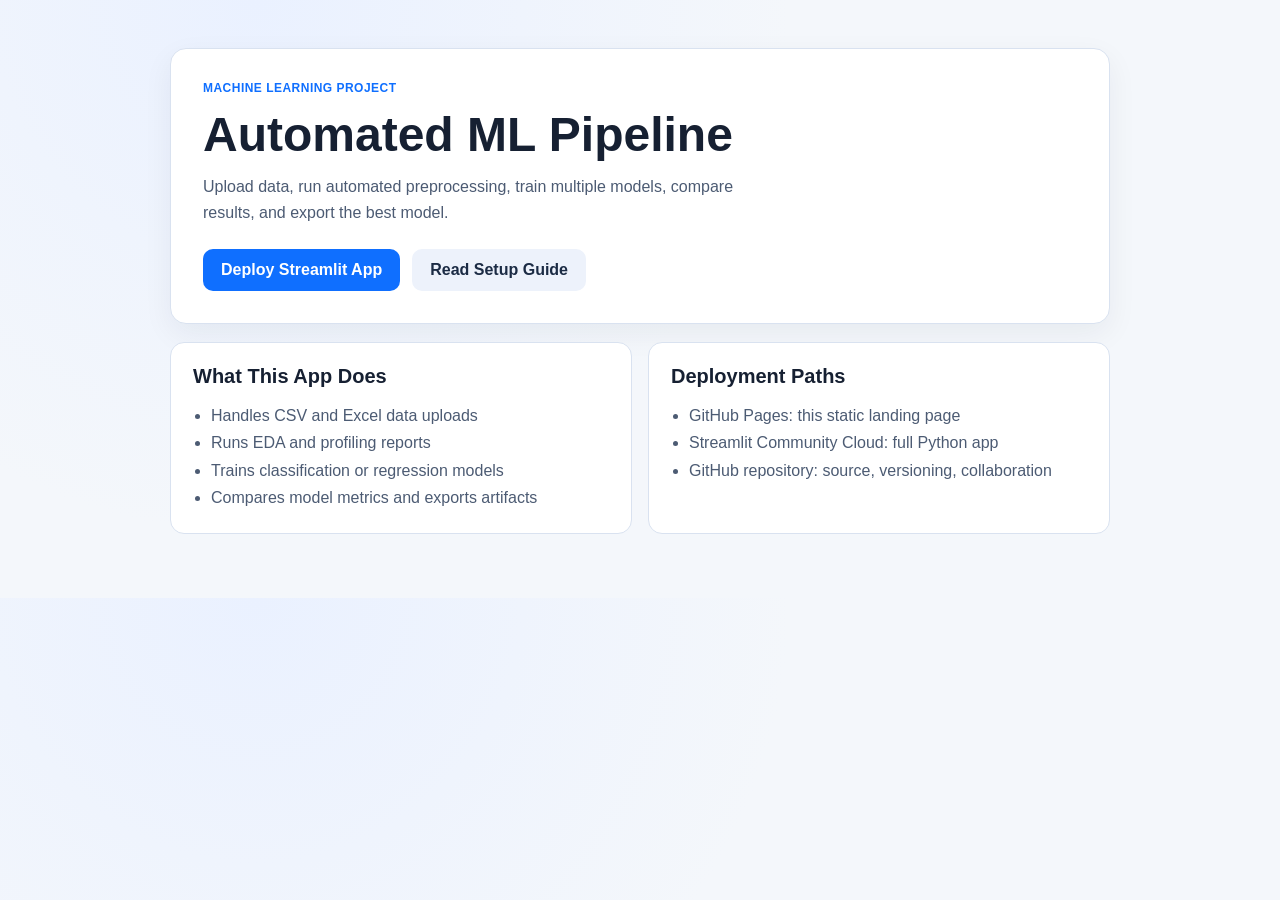
==== index.html @ 58d6593a "Initial clean deployment" ====
<!DOCTYPE html>
<html lang="en">
<head>
  <meta charset="UTF-8">
  <meta name="viewport" content="width=device-width, initial-scale=1.0">
  <title>Automated ML Pipeline</title>
  <meta name="description" content="Automated ML Pipeline project homepage with links to app and source code.">
  <link rel="stylesheet" href="styles/styles.css">
</head>
<body>
  <main class="container">
    <section class="hero">
      <p class="eyebrow">Machine Learning Project</p>
      <h1>Automated ML Pipeline</h1>
      <p class="subtitle">
        Upload data, run automated preprocessing, train multiple models,
        compare results, and export the best model.
      </p>
      <div class="actions">
        <a class="btn primary" href="https://share.streamlit.io/" target="_blank" rel="noopener noreferrer">
          Deploy Streamlit App
        </a>
        <a class="btn secondary" href="./README.md">
          Read Setup Guide
        </a>
      </div>
    </section>

    <section class="grid">
      <article class="card">
        <h2>What This App Does</h2>
        <ul>
          <li>Handles CSV and Excel data uploads</li>
          <li>Runs EDA and profiling reports</li>
          <li>Trains classification or regression models</li>
          <li>Compares model metrics and exports artifacts</li>
        </ul>
      </article>

      <article class="card">
        <h2>Deployment Paths</h2>
        <ul>
          <li>GitHub Pages: this static landing page</li>
          <li>Streamlit Community Cloud: full Python app</li>
          <li>GitHub repository: source, versioning, collaboration</li>
        </ul>
      </article>
    </section>
  </main>
  <script src="scripts/main.js"></script>
</body>
</html>
---- styles/styles.css ----
:root{--bg:#f4f7fb;--panel:#ffffff;--text:#162032;--muted:#4c5b73;--primary:#0f6fff;--primary-hover:#0b59cc;--border:#d9e2f0;}*{box-sizing:border-box;}body{margin:0;font-family:"Segoe UI",Tahoma,Geneva,Verdana,sans-serif;color:var(--text);background:radial-gradient(circle at 20% 0%,#eaf1ff 0%,var(--bg) 45%);}.container{max-width:980px;margin:0 auto;padding:48px 20px 64px;}.hero{background:var(--panel);border:1px solid var(--border);border-radius:16px;padding:32px;box-shadow:0 10px 30px rgba(22,32,50,0.06);}.eyebrow{margin:0 0 12px;color:var(--primary);font-weight:700;letter-spacing:0.04em;text-transform:uppercase;font-size:12px;}h1{margin:0 0 12px;font-size:clamp(30px,5vw,48px);}.subtitle{margin:0;color:var(--muted);line-height:1.6;max-width:60ch;}.actions{display:flex;flex-wrap:wrap;gap:12px;margin-top:24px;}.btn{text-decoration:none;border-radius:10px;padding:12px 18px;font-weight:600;transition:0.2s ease;display:inline-block;}.btn.primary{background:var(--primary);color:#fff;}.btn.primary:hover{background:var(--primary-hover);}.btn.secondary{background:#edf2fb;color:#1b2b44;}.btn.secondary:hover{background:#dfe9f9;}.grid{display:grid;grid-template-columns:repeat(auto-fit,minmax(280px,1fr));gap:16px;margin-top:18px;}.card{background:var(--panel);border:1px solid var(--border);border-radius:14px;padding:22px;}.card h2{margin:0 0 14px;font-size:20px;}.card ul{margin:0;padding-left:18px;color:var(--muted);line-height:1.7;}
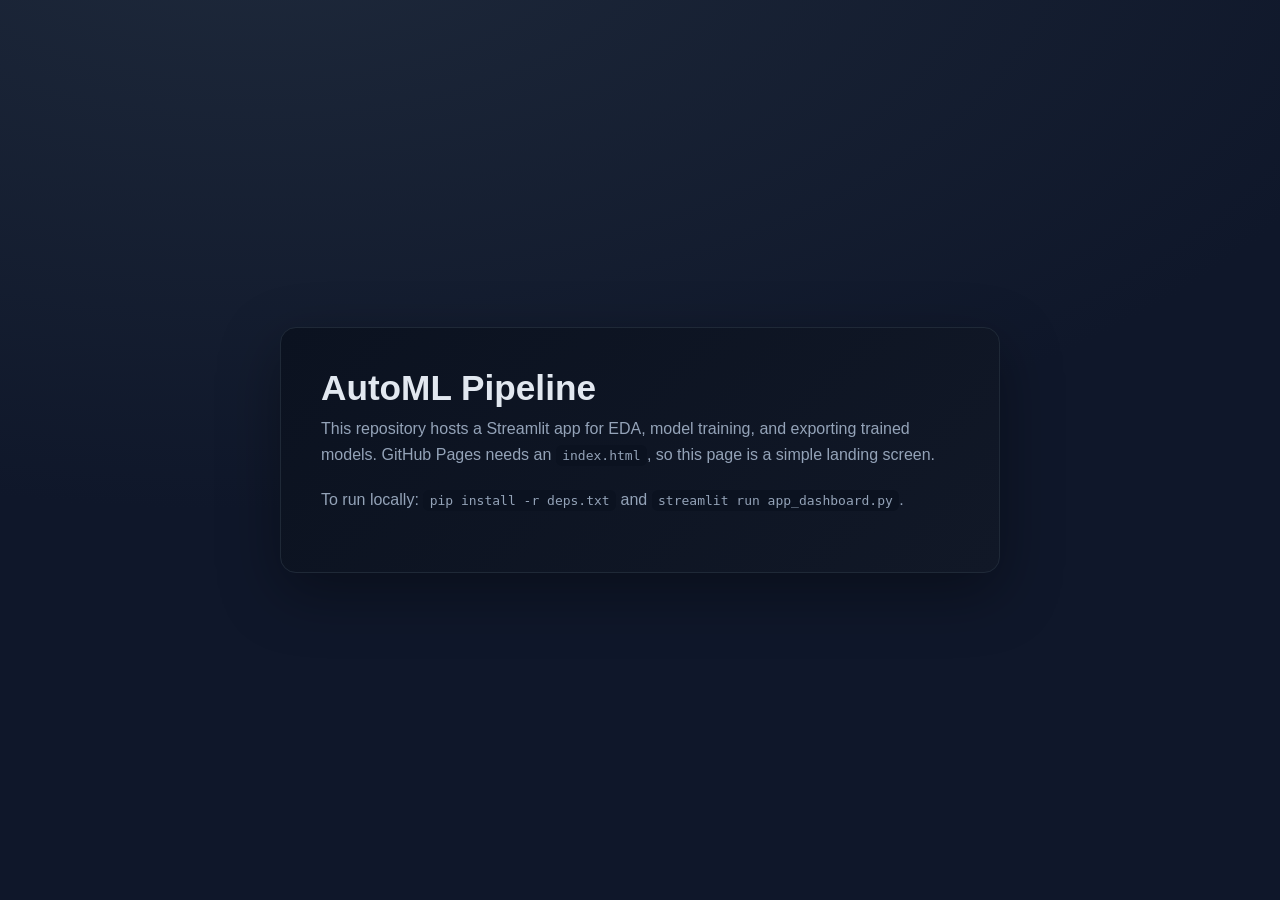
==== commit f5e7cfa1: "Add index.html for GitHub Pages" ====
--- a/index.html
+++ b/index.html
@@ -1,52 +1,55 @@
-<!DOCTYPE html>
+<!doctype html>
 <html lang="en">
 <head>
-  <meta charset="UTF-8">
-  <meta name="viewport" content="width=device-width, initial-scale=1.0">
-  <title>Automated ML Pipeline</title>
-  <meta name="description" content="Automated ML Pipeline project homepage with links to app and source code.">
-  <link rel="stylesheet" href="styles/styles.css">
+  <meta charset="utf-8" />
+  <meta name="viewport" content="width=device-width, initial-scale=1" />
+  <title>AutoML Pipeline</title>
+  <style>
+    :root {
+      --bg: #0f172a;
+      --fg: #e2e8f0;
+      --accent: #38bdf8;
+      --muted: #94a3b8;
+      --card: #111827;
+    }
+    * { box-sizing: border-box; }
+    body {
+      margin: 0;
+      font-family: "Segoe UI", Tahoma, Geneva, Verdana, sans-serif;
+      background: radial-gradient(1200px 600px at 20% -10%, #1e293b, var(--bg));
+      color: var(--fg);
+      min-height: 100vh;
+      display: grid;
+      place-items: center;
+      padding: 2rem;
+    }
+    .card {
+      max-width: 720px;
+      background: linear-gradient(135deg, #0b1220, var(--card));
+      border: 1px solid #1f2937;
+      border-radius: 16px;
+      padding: 2.5rem;
+      box-shadow: 0 20px 60px rgba(0,0,0,0.35);
+    }
+    h1 { margin: 0 0 0.5rem; font-size: 2.2rem; }
+    p { margin: 0.5rem 0 1.2rem; color: var(--muted); line-height: 1.6; }
+    .cta {
+      display: inline-block;
+      padding: 0.75rem 1.25rem;
+      background: var(--accent);
+      color: #0b1220;
+      border-radius: 10px;
+      text-decoration: none;
+      font-weight: 600;
+    }
+    code { background: #0b1220; padding: 0.2rem 0.4rem; border-radius: 6px; }
+  </style>
 </head>
 <body>
-  <main class="container">
-    <section class="hero">
-      <p class="eyebrow">Machine Learning Project</p>
-      <h1>Automated ML Pipeline</h1>
-      <p class="subtitle">
-        Upload data, run automated preprocessing, train multiple models,
-        compare results, and export the best model.
-      </p>
-      <div class="actions">
-        <a class="btn primary" href="https://share.streamlit.io/" target="_blank" rel="noopener noreferrer">
-          Deploy Streamlit App
-        </a>
-        <a class="btn secondary" href="./README.md">
-          Read Setup Guide
-        </a>
-      </div>
-    </section>
-
-    <section class="grid">
-      <article class="card">
-        <h2>What This App Does</h2>
-        <ul>
-          <li>Handles CSV and Excel data uploads</li>
-          <li>Runs EDA and profiling reports</li>
-          <li>Trains classification or regression models</li>
-          <li>Compares model metrics and exports artifacts</li>
-        </ul>
-      </article>
-
-      <article class="card">
-        <h2>Deployment Paths</h2>
-        <ul>
-          <li>GitHub Pages: this static landing page</li>
-          <li>Streamlit Community Cloud: full Python app</li>
-          <li>GitHub repository: source, versioning, collaboration</li>
-        </ul>
-      </article>
-    </section>
+  <main class="card">
+    <h1>AutoML Pipeline</h1>
+    <p>This repository hosts a Streamlit app for EDA, model training, and exporting trained models. GitHub Pages needs an <code>index.html</code>, so this page is a simple landing screen.</p>
+    <p>To run locally: <code>pip install -r deps.txt</code> and <code>streamlit run app_dashboard.py</code>.</p>
   </main>
-  <script src="scripts/main.js"></script>
 </body>
 </html>
